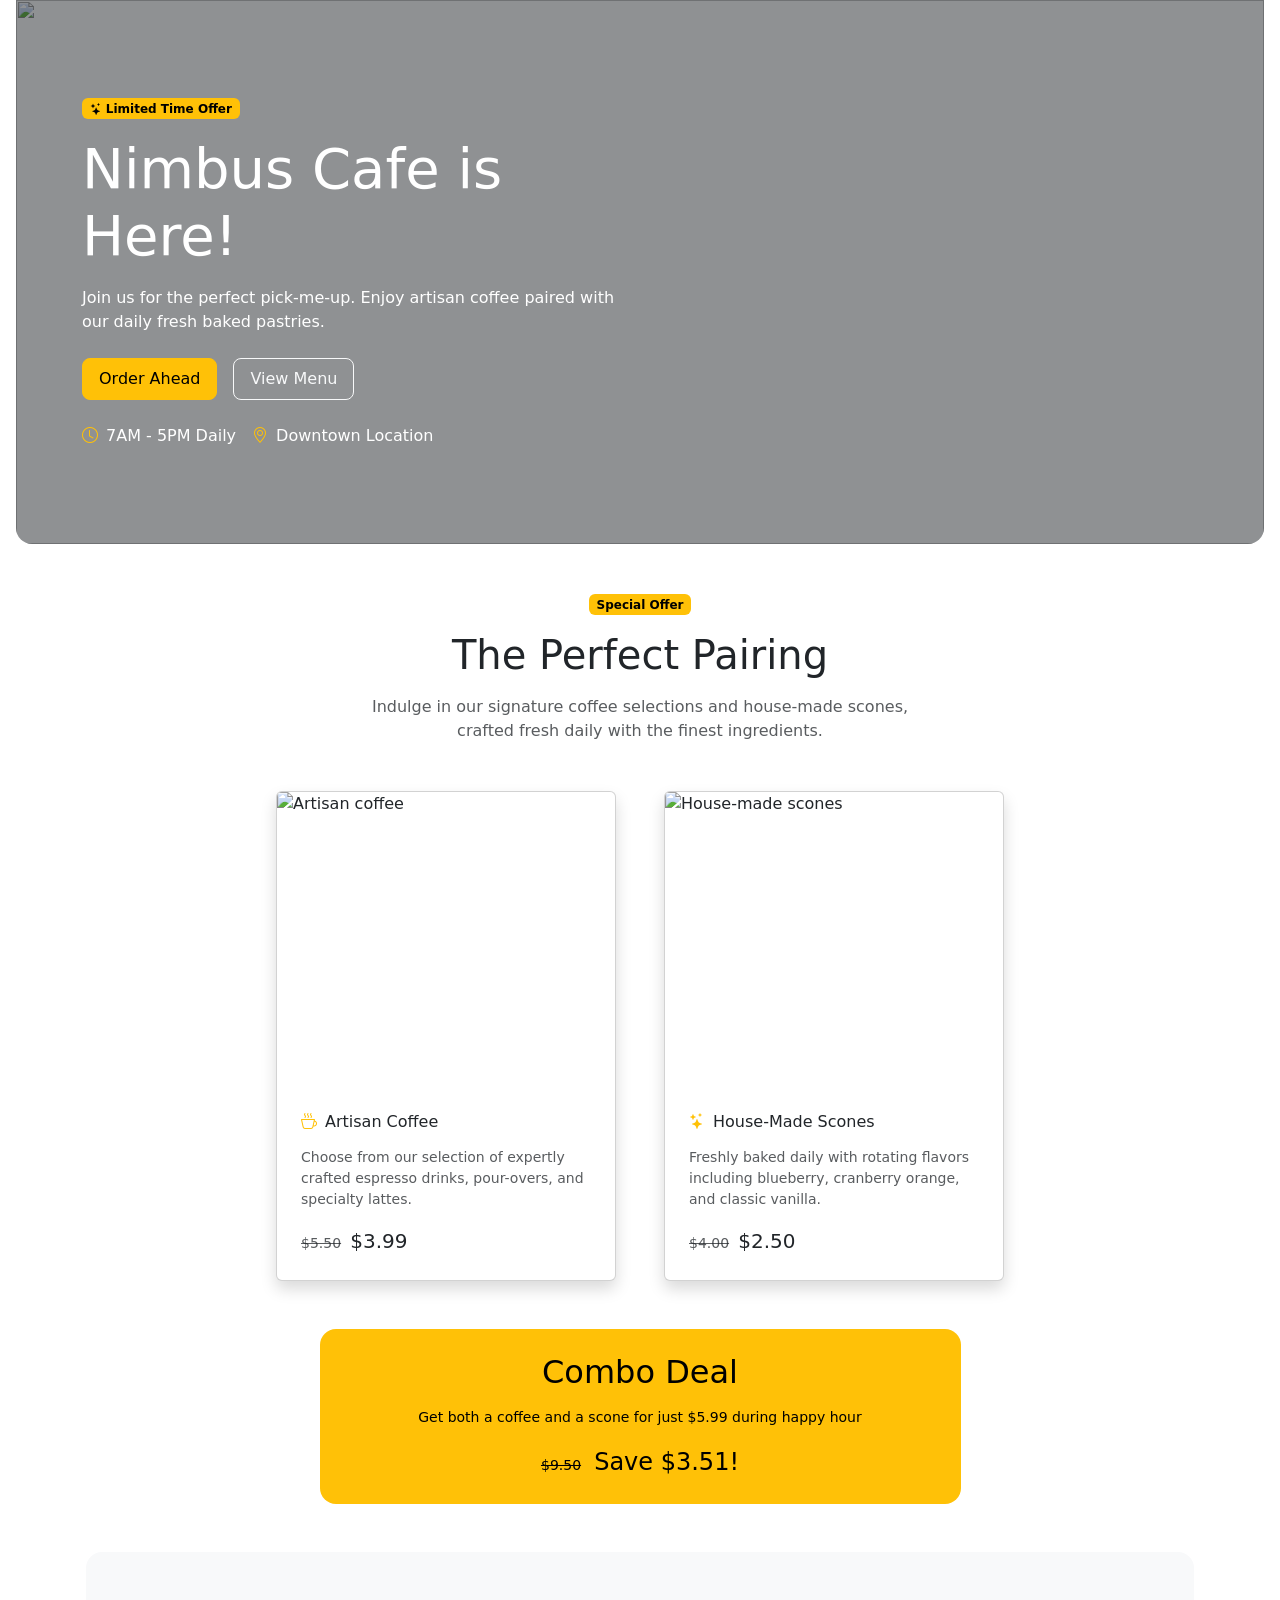
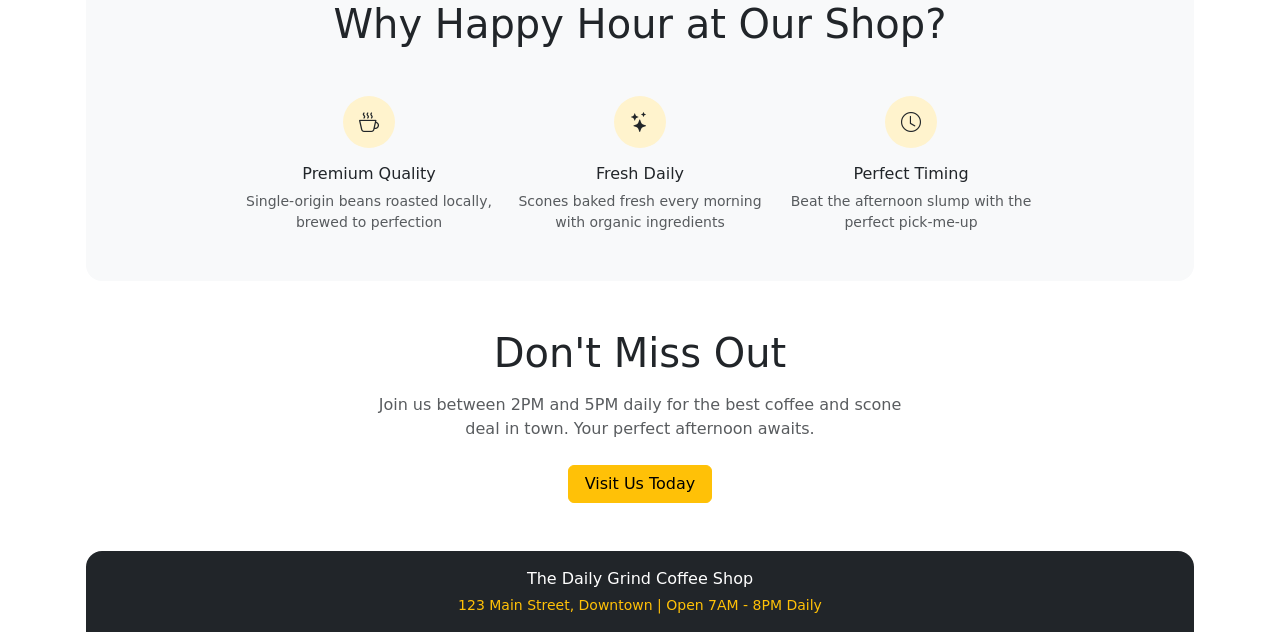
==== index.html @ d113a30e "started" ====
<!doctype html>
<html lang="en">
<head>
  <meta charset="utf-8">
  <meta name="viewport" content="width=device-width, initial-scale=1">
  <title>Happy Hour | The Daily Grind Coffee Shop</title>
  <!-- Bootstrap CSS: https://getbootstrap.com/docs/5.3/getting-started/introduction/ -->
  <link href="https://cdn.jsdelivr.net/npm/bootstrap@5.3.8/dist/css/bootstrap.min.css" rel="stylesheet">
  <!-- Bootstrap Icons: https://icons.getbootstrap.com/ -->
  <link href="https://cdn.jsdelivr.net/npm/bootstrap-icons@1.13.1/font/bootstrap-icons.min.css" rel="stylesheet">
</head>
<body>


  <!-- Hero
       Position utilities: https://getbootstrap.com/docs/5.3/utilities/position/
       Border radius utilities: https://getbootstrap.com/docs/5.3/utilities/borders/#radius -->
  <header class="position-relative overflow-hidden text-white rounded-bottom-4 mx-md-3">
    <!-- Object fit (background image): https://getbootstrap.com/docs/5.3/utilities/object-fit/ -->
    <img src="https://picsum.photos/1600/700?random=1" alt="" class="position-absolute top-0 start-0 w-100 h-100 object-fit-cover">
    <!-- Opacity (image overlay): https://getbootstrap.com/docs/5.3/utilities/opacity/ -->
    <div class="position-absolute top-0 start-0 w-100 h-100 bg-dark opacity-50"></div>

    <!-- Container: https://getbootstrap.com/docs/5.3/layout/containers/ -->
    <div class="container position-relative py-5">
      <!-- Grid: https://getbootstrap.com/docs/5.3/layout/grid/ -->
      <div class="row my-md-5">
        <div class="col-md-9 col-lg-6">
          <!-- Badge: https://getbootstrap.com/docs/5.3/components/badge/ -->
          <span class="badge text-bg-warning d-inline-flex align-items-center gap-1 mb-3">
            <!-- Icon: https://icons.getbootstrap.com/icons/stars/ -->
            <i class="bi bi-stars" aria-hidden="true"></i>
            Limited Time Offer
          </span>
          <!-- Display heading: https://getbootstrap.com/docs/5.3/content/typography/#display-headings -->
          <h1 class="display-4 mb-3">Nimbus Cafe is Here!</h1>
          <p class="mb-4">Join us for the perfect pick-me-up. Enjoy artisan coffee paired with our daily fresh baked pastries.</p>

          <!-- Buttons: https://getbootstrap.com/docs/5.3/components/buttons/
               Stacked-to-row layout: https://getbootstrap.com/docs/5.3/components/buttons/#block-buttons -->
          <div class="d-grid d-sm-flex gap-3 mb-4">
            <a href="#" class="btn btn-warning btn-lg fs-6 px-3">Order Ahead</a>
            <a href="#" class="btn btn-outline-light btn-lg fs-6 px-3">View Menu</a>
          </div>

          <!-- Unstyled list: https://getbootstrap.com/docs/5.3/content/typography/#unstyled
               Flex utilities: https://getbootstrap.com/docs/5.3/utilities/flex/ -->
          <ul class="list-unstyled d-flex flex-column flex-sm-row gap-3 mb-0">
            <li class="d-flex align-items-center gap-2">
              <!-- Icon: https://icons.getbootstrap.com/icons/clock/ -->
              <i class="bi bi-clock text-warning" aria-hidden="true"></i>
              7AM - 5PM Daily
            </li>
            <li class="d-flex align-items-center gap-2">
              <!-- Icon: https://icons.getbootstrap.com/icons/geo-alt/ -->
              <i class="bi bi-geo-alt text-warning" aria-hidden="true"></i>
              Downtown Location
            </li>
          </ul>
        </div>
      </div>
    </div>
  </header>

  <main>
    <!-- The Perfect Pairing
         Container: https://getbootstrap.com/docs/5.3/layout/containers/ -->
    <section class="container py-5">
      <!-- Grid: https://getbootstrap.com/docs/5.3/layout/grid/ -->
      <div class="row justify-content-center text-center mb-4 mb-md-5">
        <div class="col-md-8 col-lg-6">
          <!-- Badge: https://getbootstrap.com/docs/5.3/components/badge/ -->
          <span class="badge text-bg-warning mb-3">Special Offer</span>
          <!-- Display heading: https://getbootstrap.com/docs/5.3/content/typography/#display-headings -->
          <h2 class="display-6 mb-3">The Perfect Pairing</h2>
          <p class="text-body-secondary mb-0">Indulge in our signature coffee selections and house-made scones, crafted fresh daily with the finest ingredients.</p>
        </div>
      </div>

      <!-- Grid gutters: https://getbootstrap.com/docs/5.3/layout/gutters/ -->
      <div class="row justify-content-center g-4 gx-lg-5">
        <div class="col-md-6 col-lg-4">
          <!-- Card: https://getbootstrap.com/docs/5.3/components/card/
               Shadows: https://getbootstrap.com/docs/5.3/utilities/shadows/ -->
          <article class="card h-100 shadow">
            <!-- Responsive image: https://getbootstrap.com/docs/5.3/content/images/#responsive-images -->
            <img src="https://picsum.photos/640/560?random=2" width="640" height="560" alt="Artisan coffee" class="card-img-top img-fluid">
            <div class="card-body p-4">
              <h3 class="card-title h6 d-flex align-items-center gap-2 mb-3">
                <!-- Icon: https://icons.getbootstrap.com/icons/cup-hot/ -->
                <i class="bi bi-cup-hot text-warning" aria-hidden="true"></i>
                Artisan Coffee
              </h3>
              <p class="card-text text-body-secondary small">Choose from our selection of expertly crafted espresso drinks, pour-overs, and specialty lattes.</p>
              <!-- Inline text elements (s, small): https://getbootstrap.com/docs/5.3/content/typography/#inline-text-elements -->
              <p class="mb-0">
                <s class="small text-body-secondary">$5.50</s>
                <span class="fs-5 ms-1">$3.99</span>
              </p>
            </div>
          </article>
        </div>

        <div class="col-md-6 col-lg-4">
          <!-- Card: https://getbootstrap.com/docs/5.3/components/card/
               Shadows: https://getbootstrap.com/docs/5.3/utilities/shadows/ -->
          <article class="card h-100 shadow">
            <!-- Responsive image: https://getbootstrap.com/docs/5.3/content/images/#responsive-images -->
            <img src="https://picsum.photos/640/560?random=3" width="640" height="560" alt="House-made scones" class="card-img-top img-fluid">
            <div class="card-body p-4">
              <h3 class="card-title h6 d-flex align-items-center gap-2 mb-3">
                <!-- Icon: https://icons.getbootstrap.com/icons/stars/ -->
                <i class="bi bi-stars text-warning" aria-hidden="true"></i>
                House-Made Scones
              </h3>
              <p class="card-text text-body-secondary small">Freshly baked daily with rotating flavors including blueberry, cranberry orange, and classic vanilla.</p>
              <!-- Inline text elements (s, small): https://getbootstrap.com/docs/5.3/content/typography/#inline-text-elements -->
              <p class="mb-0">
                <s class="small text-body-secondary">$4.00</s>
                <span class="fs-5 ms-1">$2.50</span>
              </p>
            </div>
          </article>
        </div>
      </div>

      <!-- Combo Deal
           Grid: https://getbootstrap.com/docs/5.3/layout/grid/ -->
      <div class="row justify-content-center mt-5">
        <div class="col-md-10 col-lg-7">
          <!-- Color and background helper (text-bg-warning): https://getbootstrap.com/docs/5.3/helpers/color-background/ -->
          <div class="text-bg-warning rounded-4 text-center p-4">
            <h2 class="h2 fw-normal mb-3">Combo Deal</h2>
            <p class="small mb-3">Get both a coffee and a scone for just $5.99 during happy hour</p>
            <!-- Inline text elements (s, small): https://getbootstrap.com/docs/5.3/content/typography/#inline-text-elements -->
            <p class="mb-0">
              <s class="small">$9.50</s>
              <span class="fs-4 ms-2">Save $3.51!</span>
            </p>
          </div>
        </div>
      </div>
    </section>

    <!-- Why Happy Hour
         Responsive container: https://getbootstrap.com/docs/5.3/layout/containers/#responsive-containers -->
    <section class="container-md px-0 px-md-3">
      <!-- Background utilities: https://getbootstrap.com/docs/5.3/utilities/background/ -->
      <div class="bg-body-tertiary rounded-4 text-center px-4 py-4 py-md-5">
        <!-- Display heading: https://getbootstrap.com/docs/5.3/content/typography/#display-headings -->
        <h2 class="display-6 mb-4 mb-md-5">Why Happy Hour at Our Shop?</h2>
        <!-- Grid: https://getbootstrap.com/docs/5.3/layout/grid/ -->
        <div class="row g-4 justify-content-center">
          <div class="col-md-4 col-lg-3">
            <!-- Icon: https://icons.getbootstrap.com/icons/cup-hot/
                 Icon circle (rounded-circle): https://getbootstrap.com/docs/5.3/utilities/borders/#radius -->
            <div class="d-inline-flex align-items-center justify-content-center rounded-circle bg-warning-subtle p-3 mb-3">
              <i class="bi bi-cup-hot fs-5 lh-1 d-flex" aria-hidden="true"></i>
            </div>
            <h3 class="h6">Premium Quality</h3>
            <p class="text-body-secondary small mb-0">Single-origin beans roasted locally, brewed to perfection</p>
          </div>
          <div class="col-md-4 col-lg-3">
            <!-- Icon: https://icons.getbootstrap.com/icons/stars/
                 Icon circle (rounded-circle): https://getbootstrap.com/docs/5.3/utilities/borders/#radius -->
            <div class="d-inline-flex align-items-center justify-content-center rounded-circle bg-warning-subtle p-3 mb-3">
              <i class="bi bi-stars fs-5 lh-1 d-flex" aria-hidden="true"></i>
            </div>
            <h3 class="h6">Fresh Daily</h3>
            <p class="text-body-secondary small mb-0">Scones baked fresh every morning with organic ingredients</p>
          </div>
          <div class="col-md-4 col-lg-3">
            <!-- Icon: https://icons.getbootstrap.com/icons/clock/
                 Icon circle (rounded-circle): https://getbootstrap.com/docs/5.3/utilities/borders/#radius -->
            <div class="d-inline-flex align-items-center justify-content-center rounded-circle bg-warning-subtle p-3 mb-3">
              <i class="bi bi-clock fs-5 lh-1 d-flex" aria-hidden="true"></i>
            </div>
            <h3 class="h6">Perfect Timing</h3>
            <p class="text-body-secondary small mb-0">Beat the afternoon slump with the perfect pick-me-up</p>
          </div>
        </div>
      </div>
    </section>

    <!-- Don't Miss Out
         Container: https://getbootstrap.com/docs/5.3/layout/containers/ -->
    <section class="container text-center py-5">
      <!-- Grid: https://getbootstrap.com/docs/5.3/layout/grid/ -->
      <div class="row justify-content-center">
        <div class="col-md-8 col-lg-6">
          <!-- Display heading: https://getbootstrap.com/docs/5.3/content/typography/#display-headings -->
          <h2 class="display-6 mb-3">Don't Miss Out</h2>
          <p class="text-body-secondary mb-4">Join us between 2PM and 5PM daily for the best coffee and scone deal in town. Your perfect afternoon awaits.</p>
          <!-- Button: https://getbootstrap.com/docs/5.3/components/buttons/ -->
          <a href="#" class="btn btn-warning px-3">Visit Us Today</a>
        </div>
      </div>
    </section>
  </main>

  <!-- Footer
       Responsive container: https://getbootstrap.com/docs/5.3/layout/containers/#responsive-containers -->
  <footer class="container-md px-0 px-md-3">
    <!-- Color and background helper (text-bg-dark): https://getbootstrap.com/docs/5.3/helpers/color-background/ -->
    <div class="text-bg-dark rounded-top-4 text-center px-3 py-3">
      <p class="mb-1">The Daily Grind Coffee Shop</p>
      <p class="small text-warning mb-0">123 Main Street, Downtown | Open 7AM - 8PM Daily</p>
    </div>
  </footer>

</body>
</html>
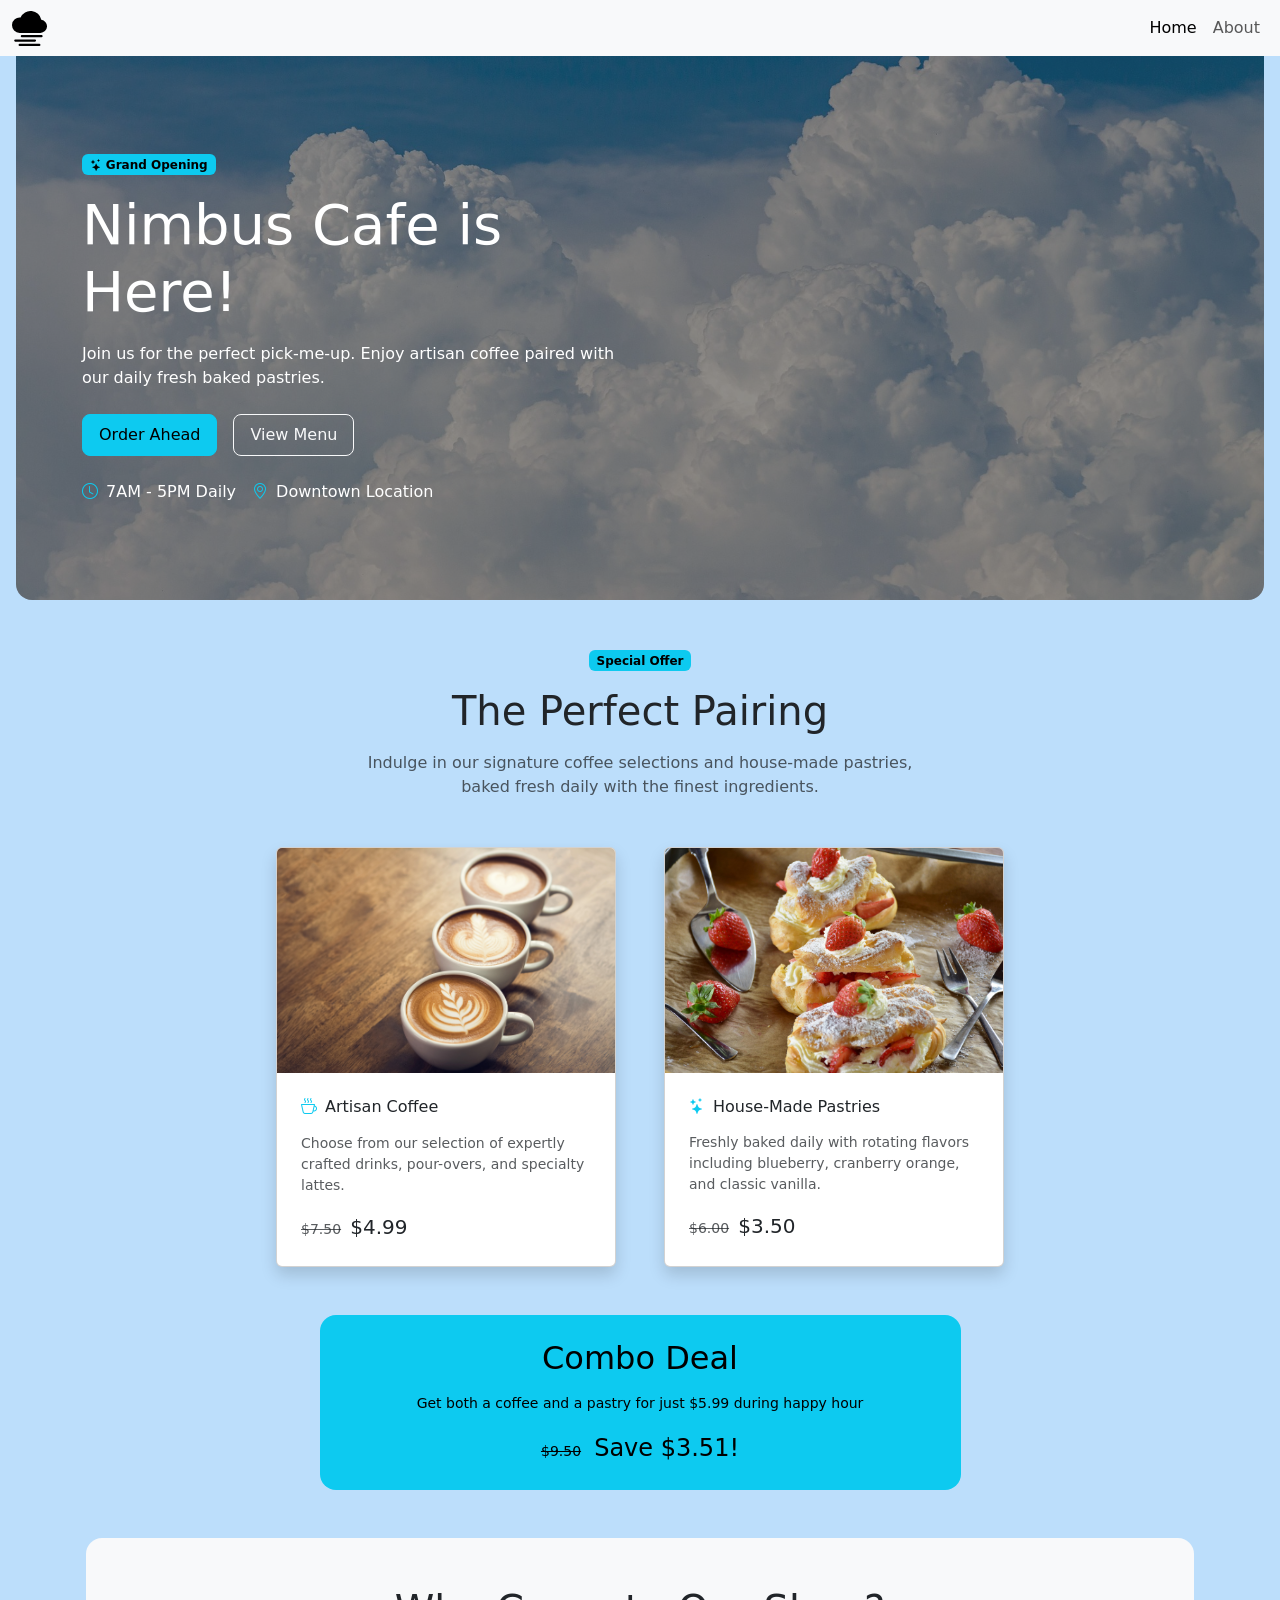
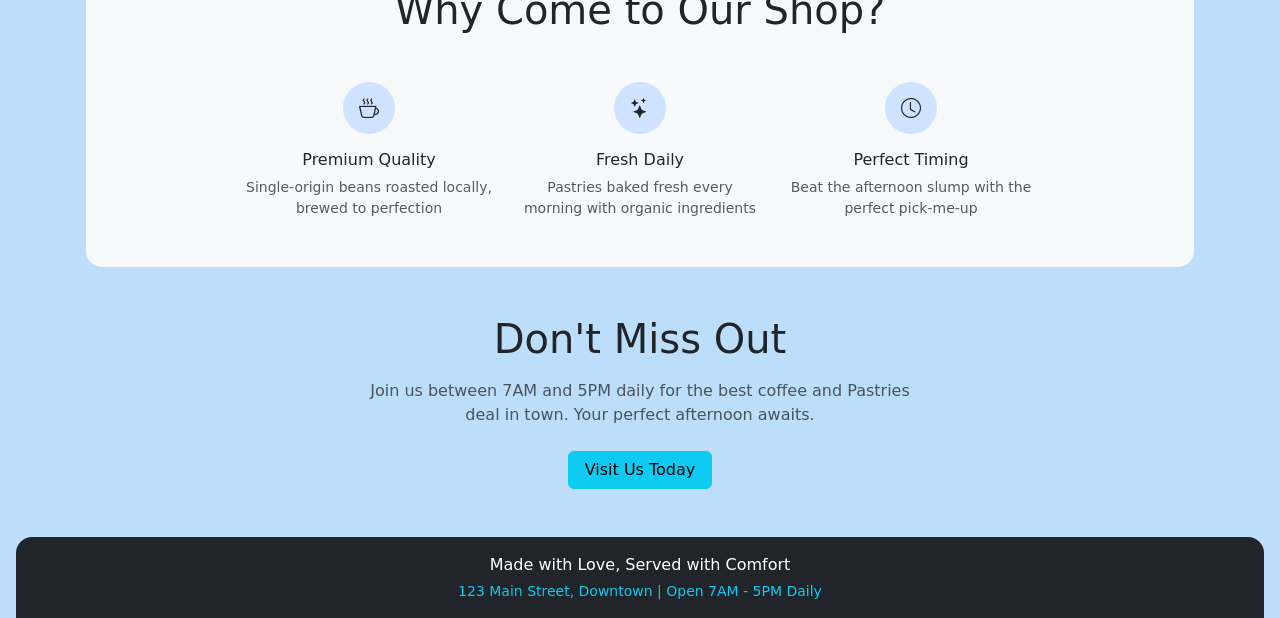
==== commit 75f10951: "DONE" ====
--- a/index.html
+++ b/index.html
@@ -3,21 +3,41 @@
 <head>
   <meta charset="utf-8">
   <meta name="viewport" content="width=device-width, initial-scale=1">
-  <title>Happy Hour | The Daily Grind Coffee Shop</title>
+  <title>Nimbus Cafe | The Daily Grind Coffee Shop</title>
   <!-- Bootstrap CSS: https://getbootstrap.com/docs/5.3/getting-started/introduction/ -->
   <link href="https://cdn.jsdelivr.net/npm/bootstrap@5.3.8/dist/css/bootstrap.min.css" rel="stylesheet">
   <!-- Bootstrap Icons: https://icons.getbootstrap.com/ -->
   <link href="https://cdn.jsdelivr.net/npm/bootstrap-icons@1.13.1/font/bootstrap-icons.min.css" rel="stylesheet">
+  <link src="css/stylesheet.css">
 </head>
 <body>
-
+<nav class="navbar navbar-expand-lg bg-body-tertiary">
+  <div class="container-fluid bg-info-emphasis">
+    <svg xmlns="http://www.w3.org/2000/svg" width="35" height="35" fill="blueberry" class="bi bi-cloud-haze-fill" viewBox="0 0 16 16">
+  <path d="M4 11.5a.5.5 0 0 1 .5-.5h9a.5.5 0 0 1 0 1h-9a.5.5 0 0 1-.5-.5m-3 2a.5.5 0 0 1 .5-.5h9a.5.5 0 0 1 0 1h-9a.5.5 0 0 1-.5-.5m2 2a.5.5 0 0 1 .5-.5h9a.5.5 0 0 1 0 1h-9a.5.5 0 0 1-.5-.5M13.405 4.027a5.001 5.001 0 0 0-9.499-1.004A3.5 3.5 0 1 0 3.5 10H13a3 3 0 0 0 .405-5.973"/>
+</svg>
+    <button class="navbar-toggler" type="button" data-bs-toggle="collapse" data-bs-target="#navbarNav" aria-controls="navbarNav" aria-expanded="false" aria-label="Toggle navigation">
+      <span class="navbar-toggler-icon"></span>
+    </button>
+    <div class="collapse navbar-collapse justify-content-end" id="navbarNav">
+      <ul class="navbar-nav">
+        <li class="nav-item">
+          <a class="nav-link active" href="index.html">Home</a>
+        </li>
+        <li class="nav-item">
+          <a class="nav-link" href="about.html">About</a>
+        </li>
+      </ul>
+    </div>
+  </div>
+</nav>
 
   <!-- Hero
        Position utilities: https://getbootstrap.com/docs/5.3/utilities/position/
        Border radius utilities: https://getbootstrap.com/docs/5.3/utilities/borders/#radius -->
   <header class="position-relative overflow-hidden text-white rounded-bottom-4 mx-md-3">
     <!-- Object fit (background image): https://getbootstrap.com/docs/5.3/utilities/object-fit/ -->
-    <img src="https://picsum.photos/1600/700?random=1" alt="" class="position-absolute top-0 start-0 w-100 h-100 object-fit-cover">
+    <img src="img/klickblick-clouds-4215608_1920.jpg" alt="" class="position-absolute top-0 start-0 w-100 h-100 object-fit-cover">
     <!-- Opacity (image overlay): https://getbootstrap.com/docs/5.3/utilities/opacity/ -->
     <div class="position-absolute top-0 start-0 w-100 h-100 bg-dark opacity-50"></div>
 
@@ -27,10 +47,10 @@
       <div class="row my-md-5">
         <div class="col-md-9 col-lg-6">
           <!-- Badge: https://getbootstrap.com/docs/5.3/components/badge/ -->
-          <span class="badge text-bg-warning d-inline-flex align-items-center gap-1 mb-3">
+          <span class="badge text-bg-info d-inline-flex align-items-center gap-1 mb-3">
             <!-- Icon: https://icons.getbootstrap.com/icons/stars/ -->
             <i class="bi bi-stars" aria-hidden="true"></i>
-            Limited Time Offer
+            Grand Opening
           </span>
           <!-- Display heading: https://getbootstrap.com/docs/5.3/content/typography/#display-headings -->
           <h1 class="display-4 mb-3">Nimbus Cafe is Here!</h1>
@@ -39,7 +59,7 @@
           <!-- Buttons: https://getbootstrap.com/docs/5.3/components/buttons/
                Stacked-to-row layout: https://getbootstrap.com/docs/5.3/components/buttons/#block-buttons -->
           <div class="d-grid d-sm-flex gap-3 mb-4">
-            <a href="#" class="btn btn-warning btn-lg fs-6 px-3">Order Ahead</a>
+            <a href="#" class="btn btn-info btn-lg fs-6 px-3">Order Ahead</a>
             <a href="#" class="btn btn-outline-light btn-lg fs-6 px-3">View Menu</a>
           </div>
 
@@ -48,12 +68,12 @@
           <ul class="list-unstyled d-flex flex-column flex-sm-row gap-3 mb-0">
             <li class="d-flex align-items-center gap-2">
               <!-- Icon: https://icons.getbootstrap.com/icons/clock/ -->
-              <i class="bi bi-clock text-warning" aria-hidden="true"></i>
+              <i class="bi bi-clock text-info" aria-hidden="true"></i>
               7AM - 5PM Daily
             </li>
             <li class="d-flex align-items-center gap-2">
               <!-- Icon: https://icons.getbootstrap.com/icons/geo-alt/ -->
-              <i class="bi bi-geo-alt text-warning" aria-hidden="true"></i>
+              <i class="bi bi-geo-alt text-info" aria-hidden="true"></i>
               Downtown Location
             </li>
           </ul>
@@ -70,10 +90,10 @@
       <div class="row justify-content-center text-center mb-4 mb-md-5">
         <div class="col-md-8 col-lg-6">
           <!-- Badge: https://getbootstrap.com/docs/5.3/components/badge/ -->
-          <span class="badge text-bg-warning mb-3">Special Offer</span>
+          <span class="badge text-bg-info mb-3">Special Offer</span>
           <!-- Display heading: https://getbootstrap.com/docs/5.3/content/typography/#display-headings -->
           <h2 class="display-6 mb-3">The Perfect Pairing</h2>
-          <p class="text-body-secondary mb-0">Indulge in our signature coffee selections and house-made scones, crafted fresh daily with the finest ingredients.</p>
+          <p class="text-body-secondary mb-0">Indulge in our signature coffee selections and house-made pastries, baked fresh daily with the finest ingredients.</p>
         </div>
       </div>
 
@@ -84,18 +104,18 @@
                Shadows: https://getbootstrap.com/docs/5.3/utilities/shadows/ -->
           <article class="card h-100 shadow">
             <!-- Responsive image: https://getbootstrap.com/docs/5.3/content/images/#responsive-images -->
-            <img src="https://picsum.photos/640/560?random=2" width="640" height="560" alt="Artisan coffee" class="card-img-top img-fluid">
+            <img src="img/13758299-coffee-4618705.jpg" width="640" height="560" alt="Artisan coffee" class="card-img-top img-fluid">
             <div class="card-body p-4">
               <h3 class="card-title h6 d-flex align-items-center gap-2 mb-3">
                 <!-- Icon: https://icons.getbootstrap.com/icons/cup-hot/ -->
-                <i class="bi bi-cup-hot text-warning" aria-hidden="true"></i>
+                <i class="bi bi-cup-hot text-info" aria-hidden="true"></i>
                 Artisan Coffee
               </h3>
-              <p class="card-text text-body-secondary small">Choose from our selection of expertly crafted espresso drinks, pour-overs, and specialty lattes.</p>
+              <p class="card-text text-body-secondary small">Choose from our selection of expertly crafted drinks, pour-overs, and specialty lattes.</p>
               <!-- Inline text elements (s, small): https://getbootstrap.com/docs/5.3/content/typography/#inline-text-elements -->
               <p class="mb-0">
-                <s class="small text-body-secondary">$5.50</s>
-                <span class="fs-5 ms-1">$3.99</span>
+                <s class="small text-body-secondary">$7.50</s>
+                <span class="fs-5 ms-1">$4.99</span>
               </p>
             </div>
           </article>
@@ -106,18 +126,18 @@
                Shadows: https://getbootstrap.com/docs/5.3/utilities/shadows/ -->
           <article class="card h-100 shadow">
             <!-- Responsive image: https://getbootstrap.com/docs/5.3/content/images/#responsive-images -->
-            <img src="https://picsum.photos/640/560?random=3" width="640" height="560" alt="House-made scones" class="card-img-top img-fluid">
+            <img src="img/ritae-eclair-3366430_1920.jpg" width="640" height="560" alt="House-made scones" class="card-img-top img-fluid">
             <div class="card-body p-4">
               <h3 class="card-title h6 d-flex align-items-center gap-2 mb-3">
                 <!-- Icon: https://icons.getbootstrap.com/icons/stars/ -->
-                <i class="bi bi-stars text-warning" aria-hidden="true"></i>
-                House-Made Scones
+                <i class="bi bi-stars text-info" aria-hidden="true"></i>
+                House-Made Pastries
               </h3>
               <p class="card-text text-body-secondary small">Freshly baked daily with rotating flavors including blueberry, cranberry orange, and classic vanilla.</p>
               <!-- Inline text elements (s, small): https://getbootstrap.com/docs/5.3/content/typography/#inline-text-elements -->
               <p class="mb-0">
-                <s class="small text-body-secondary">$4.00</s>
-                <span class="fs-5 ms-1">$2.50</span>
+                <s class="small text-body-secondary">$6.00</s>
+                <span class="fs-5 ms-1">$3.50</span>
               </p>
             </div>
           </article>
@@ -129,9 +149,9 @@
       <div class="row justify-content-center mt-5">
         <div class="col-md-10 col-lg-7">
           <!-- Color and background helper (text-bg-warning): https://getbootstrap.com/docs/5.3/helpers/color-background/ -->
-          <div class="text-bg-warning rounded-4 text-center p-4">
+          <div class="text-bg-info rounded-4 text-center p-4">
             <h2 class="h2 fw-normal mb-3">Combo Deal</h2>
-            <p class="small mb-3">Get both a coffee and a scone for just $5.99 during happy hour</p>
+            <p class="small mb-3">Get both a coffee and a pastry for just $5.99 during happy hour</p>
             <!-- Inline text elements (s, small): https://getbootstrap.com/docs/5.3/content/typography/#inline-text-elements -->
             <p class="mb-0">
               <s class="small">$9.50</s>
@@ -148,13 +168,13 @@
       <!-- Background utilities: https://getbootstrap.com/docs/5.3/utilities/background/ -->
       <div class="bg-body-tertiary rounded-4 text-center px-4 py-4 py-md-5">
         <!-- Display heading: https://getbootstrap.com/docs/5.3/content/typography/#display-headings -->
-        <h2 class="display-6 mb-4 mb-md-5">Why Happy Hour at Our Shop?</h2>
+        <h2 class="display-6 mb-4 mb-md-5">Why Come to Our Shop?</h2>
         <!-- Grid: https://getbootstrap.com/docs/5.3/layout/grid/ -->
         <div class="row g-4 justify-content-center">
           <div class="col-md-4 col-lg-3">
             <!-- Icon: https://icons.getbootstrap.com/icons/cup-hot/
                  Icon circle (rounded-circle): https://getbootstrap.com/docs/5.3/utilities/borders/#radius -->
-            <div class="d-inline-flex align-items-center justify-content-center rounded-circle bg-warning-subtle p-3 mb-3">
+            <div class="d-inline-flex align-items-center justify-content-center rounded-circle bg-primary-subtle p-3 mb-3">
               <i class="bi bi-cup-hot fs-5 lh-1 d-flex" aria-hidden="true"></i>
             </div>
             <h3 class="h6">Premium Quality</h3>
@@ -163,16 +183,16 @@
           <div class="col-md-4 col-lg-3">
             <!-- Icon: https://icons.getbootstrap.com/icons/stars/
                  Icon circle (rounded-circle): https://getbootstrap.com/docs/5.3/utilities/borders/#radius -->
-            <div class="d-inline-flex align-items-center justify-content-center rounded-circle bg-warning-subtle p-3 mb-3">
+            <div class="d-inline-flex align-items-center justify-content-center rounded-circle bg-primary-subtle p-3 mb-3">
               <i class="bi bi-stars fs-5 lh-1 d-flex" aria-hidden="true"></i>
             </div>
             <h3 class="h6">Fresh Daily</h3>
-            <p class="text-body-secondary small mb-0">Scones baked fresh every morning with organic ingredients</p>
+            <p class="text-body-secondary small mb-0">Pastries baked fresh every morning with organic ingredients</p>
           </div>
           <div class="col-md-4 col-lg-3">
             <!-- Icon: https://icons.getbootstrap.com/icons/clock/
                  Icon circle (rounded-circle): https://getbootstrap.com/docs/5.3/utilities/borders/#radius -->
-            <div class="d-inline-flex align-items-center justify-content-center rounded-circle bg-warning-subtle p-3 mb-3">
+            <div class="d-inline-flex align-items-center justify-content-center rounded-circle bg-primary-subtle p-3 mb-3">
               <i class="bi bi-clock fs-5 lh-1 d-flex" aria-hidden="true"></i>
             </div>
             <h3 class="h6">Perfect Timing</h3>
@@ -190,9 +210,9 @@
         <div class="col-md-8 col-lg-6">
           <!-- Display heading: https://getbootstrap.com/docs/5.3/content/typography/#display-headings -->
           <h2 class="display-6 mb-3">Don't Miss Out</h2>
-          <p class="text-body-secondary mb-4">Join us between 2PM and 5PM daily for the best coffee and scone deal in town. Your perfect afternoon awaits.</p>
+          <p class="text-body-secondary mb-4">Join us between 7AM and 5PM daily for the best coffee and Pastries deal in town. Your perfect afternoon awaits.</p>
           <!-- Button: https://getbootstrap.com/docs/5.3/components/buttons/ -->
-          <a href="#" class="btn btn-warning px-3">Visit Us Today</a>
+          <a href="#" class="btn btn-info px-3">Visit Us Today</a>
         </div>
       </div>
     </section>
@@ -200,13 +220,19 @@
 
   <!-- Footer
        Responsive container: https://getbootstrap.com/docs/5.3/layout/containers/#responsive-containers -->
-  <footer class="container-md px-0 px-md-3">
+  <footer class="container-xlg px-0 px-md-3">
     <!-- Color and background helper (text-bg-dark): https://getbootstrap.com/docs/5.3/helpers/color-background/ -->
     <div class="text-bg-dark rounded-top-4 text-center px-3 py-3">
-      <p class="mb-1">The Daily Grind Coffee Shop</p>
-      <p class="small text-warning mb-0">123 Main Street, Downtown | Open 7AM - 8PM Daily</p>
+      <p class="mb-1">Made with Love, Served with Comfort</p>
+      <p class="small text-info mb-0">123 Main Street, Downtown | Open 7AM - 5PM Daily</p>
     </div>
   </footer>
 
+<style>
+body{
+  background: #bcdefb;
+}
+</style>
+ <script src="https://cdn.jsdelivr.net/npm/bootstrap@5.3.8/dist/js/bootstrap.bundle.min.js" integrity="sha384-FKyoEForCGlyvwx9Hj09JcYn3nv7wiPVlz7YYwJrWVcXK/BmnVDxM+D2scQbITxI" crossorigin="anonymous"></script>
 </body>
 </html>
